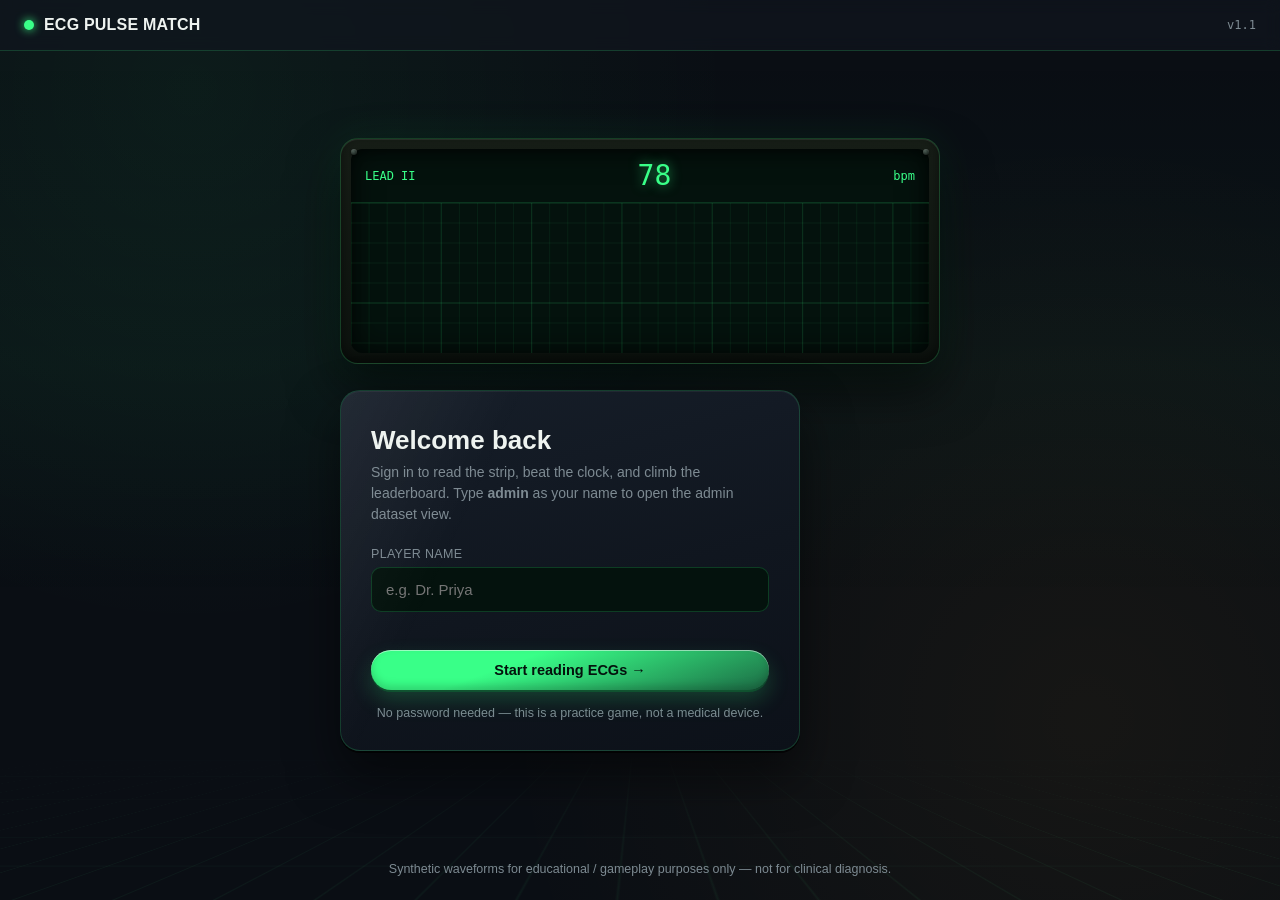
==== admin.html @ 72e290ad "ecg test" ====
<!DOCTYPE html>
<html lang="en">
<head>
<meta charset="UTF-8" />
<meta name="viewport" content="width=device-width, initial-scale=1.0" />
<title>ECG Pulse Match — Admin</title>
<link rel="stylesheet" href="style.css" />
</head>
<body>
<div class="screen">
  <div class="topbar">
    <div class="brand"><span class="dot"></span> ECG PULSE MATCH · ADMIN</div>
    <div class="hstack">
      <span class="stat-pill" id="userPill">👤 —</span>
      <a class="btn btn-ghost" href="levels.html" id="playAsUserBtn">Play as user</a>
      <button class="btn btn-ghost" id="logoutBtn">Sign out</button>
    </div>
  </div>

  <div class="container" style="flex:1; padding-top:26px; padding-bottom:50px;">
    <h1 style="font-size:26px;" class="gradient-text">Admin dashboard</h1>
    <p style="color:var(--ui-dim); margin-top:8px; margin-bottom:22px;">Full read-only view of the rhythm dataset, every level, and every score submitted — merged from this device and the shared cloud store.</p>

    <div class="stat-card-grid" style="margin-bottom:22px;">
      <div class="stat-card"><div class="stat-label">Players</div><div class="stat-value" id="statPlayers">0</div></div>
      <div class="stat-card"><div class="stat-label">Submissions</div><div class="stat-value" id="statSubs">0</div></div>
      <div class="stat-card"><div class="stat-label">Avg score</div><div class="stat-value" id="statAvg">0</div></div>
      <div class="stat-card"><div class="stat-label">Rhythm types</div><div class="stat-value" id="statTypes">0</div></div>
    </div>

    <div class="admin-tabs" id="adminTabs">
      <button class="admin-tab active" data-tab="overview">📊 Overview</button>
      <button class="admin-tab" data-tab="dataset">🫀 Dataset</button>
      <button class="admin-tab" data-tab="levels">🧩 Levels</button>
      <button class="admin-tab" data-tab="submissions">🏆 Submissions</button>
    </div>

    <!-- OVERVIEW -->
    <div class="admin-panel active" id="panel-overview">
      <div class="panel">
        <h2>🥇 Top players</h2>
        <div class="sub">Total points per player — best score on each level they've cleared, added up.</div>
        <div class="podium-row" id="podiumRow"></div>
      </div>
      <div class="panel">
        <h2>📈 Average score by level</h2>
        <div class="sub">Each bar is colored to match that level's theme.</div>
        <div class="bars-chart" id="barsChart"></div>
      </div>
    </div>

    <!-- DATASET -->
    <div class="admin-panel" id="panel-dataset">
      <div class="panel">
        <h2>🫀 Rhythm dataset</h2>
        <div class="sub">Edit <span class="mono">ecg-data.js</span> to add, remove, or reword any rhythm/hint/level. One unique rhythm per level — nothing repeats.</div>
        <div class="table-scroll">
          <table>
            <thead><tr><th>ID</th><th>Name</th><th>Difficulty</th><th>Typical rate</th><th>Hint text</th></tr></thead>
            <tbody id="typesBody"></tbody>
          </table>
        </div>
      </div>
    </div>

    <!-- LEVELS -->
    <div class="admin-panel" id="panel-levels">
      <div class="panel">
        <h2>🧩 Levels</h2>
        <div class="sub" id="levelsSub"></div>
        <div class="table-scroll">
          <table>
            <thead><tr><th>Level</th><th>Color</th><th>Title</th><th>Waveforms</th><th>Distractors</th><th>Time bonus window</th></tr></thead>
            <tbody id="levelsBody"></tbody>
          </table>
        </div>
      </div>
    </div>

    <!-- SUBMISSIONS -->
    <div class="admin-panel" id="panel-submissions">
      <div class="panel">
        <div class="hstack" style="justify-content:space-between; flex-wrap:wrap; gap:10px;">
          <div>
            <h2>🏆 All submissions</h2>
            <div class="sub" id="submissionsSub">One row per player — total points across every level they've played, not a row per attempt.</div>
          </div>
          <div class="hstack">
            <button class="btn btn-ghost" id="exportCsv">⬇ Export CSV</button>
            <button class="btn btn-danger" id="clearData">Clear all data</button>
          </div>
        </div>
        <div class="table-scroll">
          <table>
            <thead><tr><th>#</th><th>Player</th><th>Total points</th><th>Levels played</th><th>Best single score</th><th>Last played</th></tr></thead>
            <tbody id="lbBody"></tbody>
          </table>
        </div>
        <div class="empty-state" id="emptyState" style="display:none;">No submissions recorded yet.</div>
      </div>
    </div>
  </div>
  <footer class="foot" id="adminFoot">Local-only admin view — connect a real database for multi-device data (see README).</footer>
</div>

<script src="ecg-data.js"></script>
<script src="common.js"></script>
<script>
  const user = requireLogin();
  if (user) {
    if (!user.isAdmin) { window.location.href = "levels.html"; }
    exitAdminPreview(); // landing back on the dashboard always ends preview mode
    document.getElementById("userPill").textContent = "👤 " + user.name;
    document.getElementById("logoutBtn").addEventListener("click", logout);
    document.getElementById("playAsUserBtn").addEventListener("click", (e) => {
      e.preventDefault();
      enterAdminPreview();
      window.location.href = "levels.html";
    });

    document.getElementById("levelsSub").textContent = `${LEVELS.length} levels, ${LEVELS.length} distinct topics, ${LEVELS.length} distinct colors.`;
    if (cloudEnabled()) {
      document.getElementById("adminFoot").textContent = "Merged view: this device's local data + the shared cloud store (" + CLOUD_DB_URL + ").";
      document.getElementById("submissionsSub").textContent = "One row per player, merged from every device that has synced — total points across every level they've played.";
    }

    // ---- tab switching ----
    document.getElementById("adminTabs").addEventListener("click", (e) => {
      const btn = e.target.closest(".admin-tab");
      if (!btn) return;
      document.querySelectorAll(".admin-tab").forEach(b => {
        b.classList.remove("active");
        b.style.background = "";
        b.style.color = "";
      });
      btn.classList.add("active");
      document.querySelectorAll(".admin-panel").forEach(p => p.classList.remove("active"));
      document.getElementById("panel-" + btn.dataset.tab).classList.add("active");
    });
    // color the active tab pill with a rotating palette so the nav itself feels colorful
    const tabPalette = ["#39ff88", "#22d3ee", "#f472b6", "#fbbf24"];
    document.querySelectorAll(".admin-tab").forEach((btn, i) => {
      btn.addEventListener("click", () => {
        document.querySelectorAll(".admin-tab").forEach(b => { b.style.background = ""; b.style.color = ""; });
        btn.style.background = tabPalette[i];
        btn.style.color = "#04120d";
      });
    });
    document.querySelector('.admin-tab[data-tab="overview"]').style.background = tabPalette[0];
    document.querySelector('.admin-tab[data-tab="overview"]').style.color = "#04120d";

    // ---- dataset table ----
    const typesBody = document.getElementById("typesBody");
    Object.values(ECG_TYPES).forEach((t) => {
      const tr = document.createElement("tr");
      tr.innerHTML = `<td class="mono">${t.id}</td><td>${t.name}</td><td><span class="pill-diff ${t.difficulty}">${t.difficulty}</span></td><td class="mono">${t.rate}</td><td>${t.hint}</td>`;
      typesBody.appendChild(tr);
    });
    document.getElementById("statTypes").textContent = Object.keys(ECG_TYPES).length;

    // ---- levels table (with color swatch) ----
    const levelsBody = document.getElementById("levelsBody");
    LEVELS.forEach((l) => {
      const theme = themeForLevel(l.level);
      const tr = document.createElement("tr");
      tr.innerHTML = `<td>${l.level}</td>
        <td><span class="level-swatch"><span class="dot-sw" style="background:${theme.accent}; color:${theme.accent};"></span>${theme.icon} ${l.title}</span></td>
        <td>${l.title}</td>
        <td>${l.waveforms.map(id => ECG_TYPES[id].name).join(", ")}</td>
        <td>${(l.extraDistractors||[]).map(id => ECG_TYPES[id].name).join(", ")}</td>
        <td class="mono">${l.timeBonusSeconds}s</td>`;
      levelsBody.appendChild(tr);
    });

    // ---- leaderboard / stats / chart / podium ----
    function renderBoard() {
      const rows = getLeaderboard();
      const body = document.getElementById("lbBody");
      body.innerHTML = "";
      document.getElementById("statSubs").textContent = rows.length;
      document.getElementById("statPlayers").textContent = new Set(rows.map(r => r.name)).size;
      document.getElementById("statAvg").textContent = rows.length ? Math.round(rows.reduce((s,r)=>s+r.score,0)/rows.length) : 0;

      // one row per player (total points across every level), not per attempt
      const players = getPlayerLeaderboard();
      document.getElementById("emptyState").style.display = players.length ? "none" : "block";
      players.forEach((p, i) => {
        const tr = document.createElement("tr");
        tr.innerHTML = `<td>${i + 1}</td><td>${p.name}</td>
          <td class="mono">${p.totalPoints}</td>
          <td>${p.levelsPlayed}/${LEVELS.length}</td>
          <td class="mono">${p.bestSingle}</td>
          <td>${new Date(p.lastPlayed).toLocaleString()}</td>`;
        body.appendChild(tr);
      });

      // bar chart: average score per level
      const chart = document.getElementById("barsChart");
      chart.innerHTML = "";
      LEVELS.forEach((l) => {
        const theme = themeForLevel(l.level);
        const scores = rows.filter(r => r.level === l.level).map(r => r.score);
        const avg = scores.length ? Math.round(scores.reduce((a,b)=>a+b,0)/scores.length) : 0;
        const maxPossible = 250; // rough ceiling for bar scaling
        const pct = Math.max(4, Math.min(100, (avg / maxPossible) * 100));
        const col = document.createElement("div");
        col.className = "bar-col";
        col.innerHTML = `
          <span class="bar-val">${avg || "—"}</span>
          <div class="bar" style="height:${pct}%; --bar-color:${theme.accent}; --bar-glow:${theme.accent}55; animation-delay:${l.level * 0.05}s;"></div>
          <span class="bar-lbl">${theme.icon}<br>L${l.level}</span>
        `;
        chart.appendChild(col);
      });

      // podium: top total points per player (same aggregate as the Submissions table)
      const top3 = players.slice(0, 3);
      const podium = document.getElementById("podiumRow");
      const slots = [
        { cls: "silver", medal: "🥈" }, { cls: "gold", medal: "🥇" }, { cls: "bronze", medal: "🥉" }
      ];
      const order = [top3[1], top3[0], top3[2]];
      podium.innerHTML = order.map((r, i) => r ? `
        <div class="podium-slot ${slots[i].cls}">
          <div class="medal">${slots[i].medal}</div>
          <div class="p-name">${r.name}</div>
          <div class="p-score">${r.totalPoints} pts</div>
        </div>` : "").join("") || `<p style="color:var(--ui-dim);">No submissions yet — the podium is waiting for its first player.</p>`;
    }
    renderBoard();
    // best-effort pull from the shared cloud store (no-op if not configured),
    // then re-render once merged local + cloud data is ready.
    refreshFromCloud().then(renderBoard);

    document.getElementById("exportCsv").addEventListener("click", () => {
      downloadFile("ecg_leaderboard.csv", exportLeaderboardCSV(), "text/csv");
    });
    document.getElementById("clearData").addEventListener("click", () => {
      if (confirm("This will permanently clear all leaderboard and progress data on this device. Continue?")) {
        localStorage.removeItem("ecg_leaderboard");
        localStorage.removeItem("ecg_progress");
        renderBoard();
      }
    });
  }
</script>
</body>
</html>
---- style.css ----
/* =========================================================================
   ECG PULSE MATCH — design tokens
   Theme: a real bedside cardiac monitor. Near-black housing, phosphor-green
   trace, amber for caution, red for critical/error — colors borrowed
   directly from the hardware this game imitates, not a generic dark theme.
   ========================================================================= */
:root {
  --bg-deep: #0a0e14;
  --bg-panel: #10161f;
  --screen-black: #04120d;
  --trace-green: #39ff88;
  --trace-dim: #1c6b45;
  --amber: #ffb020;
  --error-red: #ff4d5e;
  --paper: #f4efe4;
  --ui-white: #eef3f0;
  --ui-dim: #7d8a92;
  --border-soft: rgba(57, 255, 136, 0.18);

  /* per-level accent — overridden at runtime via applyAccent() so each
     level/page can carry its own color while everything else (panels,
     typography, the monitor housing) stays consistent */
  --accent: var(--trace-green);
  --accent-dim: var(--trace-dim);
  --accent-glow: rgba(57, 255, 136, 0.2);

  --font-display: "Space Grotesk", "Segoe UI", sans-serif;
  --font-body: "Inter", "Segoe UI", sans-serif;
  --font-mono: "IBM Plex Mono", "Consolas", monospace;

  --radius: 14px;
  --shadow-deep: 0 20px 60px rgba(0, 0, 0, 0.55);

  /* ---- 3D depth tokens ---- */
  --bevel-light: rgba(255, 255, 255, 0.09);
  --bevel-dark: rgba(0, 0, 0, 0.55);
  --shadow-raised:
    0 1px 0 rgba(255,255,255,0.06) inset,
    0 -3px 8px rgba(0,0,0,0.35) inset,
    0 14px 26px rgba(0,0,0,0.45),
    0 2px 0 rgba(0,0,0,0.6);
  --shadow-raised-hover:
    0 1px 0 rgba(255,255,255,0.08) inset,
    0 -3px 8px rgba(0,0,0,0.35) inset,
    0 22px 40px rgba(0,0,0,0.5),
    0 3px 0 rgba(0,0,0,0.65);
  --shadow-pressed:
    0 2px 6px rgba(0,0,0,0.4) inset,
    0 4px 10px rgba(0,0,0,0.3);
  --shadow-panel-3d:
    0 1px 0 rgba(255,255,255,0.05) inset,
    0 24px 50px rgba(0,0,0,0.5),
    0 2px 0 rgba(0,0,0,0.7);
}

@import url("https://fonts.googleapis.com/css2?family=Space+Grotesk:wght@500;600;700&family=Inter:wght@400;500;600&family=IBM+Plex+Mono:wght@400;500;600&display=swap");

* { box-sizing: border-box; }
html, body {
  margin: 0; padding: 0; height: 100%;
  background: var(--bg-deep);
  color: var(--ui-white);
  font-family: var(--font-body);
  -webkit-tap-highlight-color: transparent;
}
body {
  min-height: 100vh;
  position: relative;
  background-image:
    radial-gradient(circle at 15% 10%, rgba(57,255,136,0.06), transparent 40%),
    radial-gradient(circle at 85% 80%, rgba(255,176,32,0.05), transparent 45%);
  overflow-x: hidden;
}
/* subtle receding 3D floor grid, anchored to the bottom of the viewport */
body::after {
  content: "";
  position: fixed; left: 0; right: 0; bottom: 0; height: 46vh; z-index: 0; pointer-events: none;
  background-image:
    linear-gradient(rgba(57,255,136,0.09) 1px, transparent 1px),
    linear-gradient(90deg, rgba(57,255,136,0.09) 1px, transparent 1px);
  background-size: 42px 42px;
  transform: perspective(420px) rotateX(62deg) scale(2.4);
  transform-origin: bottom;
  mask-image: linear-gradient(to top, black, transparent 85%);
  -webkit-mask-image: linear-gradient(to top, black, transparent 85%);
  opacity: 0.5;
}
.screen { position: relative; z-index: 1; }
h1, h2, h3 { font-family: var(--font-display); margin: 0; }
.mono { font-family: var(--font-mono); }
a { color: var(--trace-green); }
button { font-family: var(--font-body); cursor: pointer; }
::selection { background: var(--trace-dim); }

@media (prefers-reduced-motion: reduce) {
  *, *::before, *::after { animation-duration: 0.001ms !important; animation-iteration-count: 1 !important; transition-duration: 0.001ms !important; }
}

/* ---------- layout shells ---------- */
.screen { min-height: 100vh; display: flex; flex-direction: column; }
.container { width: 100%; max-width: 1180px; margin: 0 auto; padding: 0 20px; }
.topbar {
  display: flex; align-items: center; justify-content: space-between;
  padding: 16px 24px; border-bottom: 1px solid var(--border-soft);
  background: rgba(16, 22, 31, 0.7); backdrop-filter: blur(8px);
  position: sticky; top: 0; z-index: 20;
}
.brand { display: flex; align-items: center; gap: 10px; font-family: var(--font-display); font-weight: 700; letter-spacing: 0.2px; }
.brand .dot { width: 10px; height: 10px; border-radius: 50%; background: var(--accent, var(--trace-green)); box-shadow: 0 0 10px var(--accent, var(--trace-green)); animation: blip 1.1s infinite; }
@keyframes blip { 0%,100% { opacity: 1; } 50% { opacity: 0.25; } }

.hstack { display: flex; align-items: center; gap: 10px; }
.spacer { flex: 1; }

/* ---------- buttons ---------- */
.btn {
  display: inline-flex; align-items: center; justify-content: center; gap: 8px;
  padding: 12px 22px; border-radius: 999px; border: 1px solid var(--border-soft);
  background: linear-gradient(180deg, rgba(255,255,255,0.05), rgba(0,0,0,0.1)), var(--bg-panel);
  color: var(--ui-white); font-weight: 600; font-size: 14.5px;
  box-shadow: 0 1px 0 rgba(255,255,255,0.06) inset, 0 -2px 4px rgba(0,0,0,0.3) inset, 0 6px 14px rgba(0,0,0,0.35), 0 1.5px 0 rgba(0,0,0,0.5);
  transform: translateY(0) translateZ(0);
  transition: transform .15s cubic-bezier(.2,.8,.2,1), box-shadow .15s ease, background .2s ease, border-color .2s ease;
}
.btn:hover { transform: translateY(-3px); border-color: var(--accent, var(--trace-green)); box-shadow: 0 1px 0 rgba(255,255,255,0.08) inset, 0 -2px 4px rgba(0,0,0,0.3) inset, 0 14px 26px var(--accent-glow, rgba(57,255,136,0.18)), 0 2px 0 rgba(0,0,0,0.55); }
.btn:active { transform: translateY(1px) scale(0.98); box-shadow: 0 2px 6px rgba(0,0,0,0.4) inset, 0 3px 8px rgba(0,0,0,0.25); }
.btn-primary {
  background: linear-gradient(160deg, var(--accent, #6dffb0) 0%, var(--accent, var(--trace-green)) 35%, var(--accent-dim, #1fce6b) 100%);
  color: #04120d; border: none; font-weight: 700;
  box-shadow: 0 1px 0 rgba(255,255,255,0.5) inset, 0 -4px 8px rgba(0,0,0,0.18) inset, 0 10px 22px var(--accent-glow, rgba(57,255,136,0.28)), 0 2px 0 rgba(10,60,35,0.8);
}
.btn-primary:hover { box-shadow: 0 1px 0 rgba(255,255,255,0.55) inset, 0 -4px 8px rgba(0,0,0,0.18) inset, 0 18px 36px var(--accent-glow, rgba(57,255,136,0.4)), 0 3px 0 rgba(10,60,35,0.8); }
.btn-primary:active { box-shadow: 0 3px 10px rgba(0,0,0,0.3) inset; }
.btn-ghost { background: rgba(255,255,255,0.02); box-shadow: 0 1px 0 rgba(255,255,255,0.04) inset, 0 4px 10px rgba(0,0,0,0.25); }
.btn-danger { border-color: rgba(255,77,94,0.4); color: var(--error-red); }
.btn:disabled { opacity: 0.4; cursor: not-allowed; transform: none; box-shadow: none; }

/* ============================= LOGIN PAGE ============================= */
.login-hero {
  flex: 1; display: flex; align-items: center; justify-content: center; padding: 32px 16px;
  position: relative; overflow: hidden;
}
.login-hero::before {
  content: ""; position: absolute; inset: 0;
  background: linear-gradient(180deg, transparent, rgba(57,255,136,0.03) 40%, transparent 70%);
  pointer-events: none;
}
.login-card {
  width: 100%; max-width: 460px;
  background: linear-gradient(165deg, #161e29 0%, var(--bg-panel) 55%, #0c1119 100%);
  border: 1px solid var(--border-soft);
  border-radius: 20px; padding: 34px 30px 30px; box-shadow: var(--shadow-panel-3d);
  animation: rise .6s cubic-bezier(.2,.8,.2,1) both;
  position: relative; z-index: 2; transform-style: preserve-3d;
  transition: transform .12s ease-out;
}
.login-card::before {
  content: ""; position: absolute; inset: 0; border-radius: inherit; pointer-events: none;
  background: linear-gradient(115deg, rgba(255,255,255,0.06) 0%, transparent 30%);
}
@keyframes rise { from { opacity: 0; transform: translateY(24px) scale(.98); } to { opacity: 1; transform: translateY(0) scale(1); } }

.monitor-strip {
  width: 100%; max-width: 640px; margin: 0 auto 26px;
  background: linear-gradient(180deg, #171e17 0%, #0d130f 100%);
  border: 1px solid var(--border-soft); border-radius: 18px; overflow: hidden;
  padding: 10px; position: relative; z-index: 2;
  box-shadow:
    0 1px 0 rgba(255,255,255,0.08) inset,
    0 -6px 14px rgba(0,0,0,0.5) inset,
    0 26px 50px rgba(0,0,0,0.55),
    0 0 46px rgba(57,255,136,0.08);
  transform-style: preserve-3d; transition: transform .12s ease-out;
}
.monitor-strip::before,
.monitor-strip::after {
  content: ""; position: absolute; top: 10px; width: 6px; height: 6px; border-radius: 50%;
  background: radial-gradient(circle at 35% 35%, #4a5a52, #0a0f0c);
  box-shadow: 0 1px 1px rgba(255,255,255,0.15) inset, 0 1px 2px rgba(0,0,0,0.6);
  z-index: 3;
}
.monitor-strip::before { left: 10px; }
.monitor-strip::after { right: 10px; }
.monitor-strip .hdr {
  display: flex; justify-content: space-between; align-items: center;
  padding: 10px 14px; font-family: var(--font-mono); font-size: 12px; color: var(--trace-green);
  border-bottom: 1px solid rgba(57,255,136,0.15);
}
.monitor-strip .screen-inner {
  background: var(--screen-black); border-radius: 12px; overflow: hidden;
  box-shadow: 0 0 30px rgba(0,0,0,0.7) inset, 0 2px 10px rgba(0,0,0,0.4) inset;
}
.monitor-strip svg { display: block; }
.hr-readout { font-family: var(--font-mono); font-size: 28px; color: var(--trace-green); text-shadow: 0 0 12px rgba(57,255,136,0.6); }

.login-title { font-size: 26px; font-weight: 700; margin-bottom: 6px; }
.login-sub { color: var(--ui-dim); font-size: 14px; margin-bottom: 22px; line-height: 1.5; }
.field { margin-bottom: 16px; }
.field label { display: block; font-size: 12.5px; color: var(--ui-dim); margin-bottom: 6px; letter-spacing: .3px; text-transform: uppercase; }
.field input {
  width: 100%; padding: 13px 14px; border-radius: 10px; border: 1px solid var(--border-soft);
  background: var(--screen-black); color: var(--ui-white); font-size: 15px; outline: none;
  transition: border-color .15s ease, box-shadow .15s ease;
}
.field input:focus { border-color: var(--accent, var(--trace-green)); box-shadow: 0 0 0 3px var(--accent-glow, rgba(57,255,136,0.15)); }
.login-error { color: var(--error-red); font-size: 13px; min-height: 18px; margin-top: -6px; margin-bottom: 10px; }
.login-note { text-align: center; font-size: 12.5px; color: var(--ui-dim); margin-top: 16px; }

/* ============================= LEVEL SELECT ============================ */
.level-grid { display: grid; grid-template-columns: repeat(auto-fit, minmax(250px, 1fr)); gap: 22px; margin-top: 22px; perspective: 1200px; }
.level-card {
  background: linear-gradient(165deg, #161e29 0%, var(--bg-panel) 55%, #0c1119 100%);
  border: 1px solid var(--border-soft); border-radius: var(--radius);
  padding: 20px; position: relative; overflow: hidden;
  transition: transform .15s cubic-bezier(.2,.8,.2,1), border-color .2s ease, box-shadow .2s ease;
  animation: rise .5s ease both;
  box-shadow: var(--shadow-raised);
  transform-style: preserve-3d; cursor: pointer;
}
.level-card::before {
  content: ""; position: absolute; inset: 0; border-radius: inherit; pointer-events: none; z-index: 1;
  background: linear-gradient(120deg, rgba(255,255,255,0.07) 0%, transparent 35%);
}
/* colorful signature glow, unique per level via --accent set inline by JS */
.level-card::after {
  content: ""; position: absolute; top: -40%; right: -30%; width: 70%; height: 70%; z-index: 0;
  background: radial-gradient(circle, var(--accent, var(--trace-green)) 0%, transparent 70%);
  opacity: 0.16; filter: blur(6px); pointer-events: none;
  animation: auraPulse 3.6s ease-in-out infinite;
}
@keyframes auraPulse { 0%,100% { opacity: 0.12; transform: scale(1); } 50% { opacity: 0.26; transform: scale(1.12); } }
.level-card { border-top: 3px solid var(--accent, var(--trace-green)); }
.level-card:hover { border-color: var(--accent, var(--trace-green)); box-shadow: var(--shadow-raised-hover), 0 0 30px var(--accent-glow, rgba(57,255,136,0.2)); }
.level-card-inner { position: relative; z-index: 2; transform: translateZ(20px); }
.level-card .badge {
  display: inline-flex; align-items: center; justify-content: center; width: 40px; height: 40px;
  border-radius: 50%; background: radial-gradient(circle at 35% 30%, color-mix(in srgb, var(--accent, #39ff88) 25%, #0e2418), var(--screen-black));
  color: var(--accent, var(--trace-green)); font-family: var(--font-mono); font-size: 18px;
  font-weight: 700; border: 1px solid var(--accent, var(--border-soft)); margin-bottom: 10px;
  box-shadow: 0 -2px 4px rgba(0,0,0,0.5) inset, 0 1px 0 rgba(255,255,255,0.1) inset, 0 3px 10px var(--accent-glow, rgba(57,255,136,0.3));
}
.level-card .done-tag {
  position: absolute; top: 0; right: 0; font-size: 10.5px; font-family: var(--font-mono);
  color: var(--accent, var(--trace-green)); background: var(--accent-glow, rgba(57,255,136,0.12)); border: 1px solid var(--accent, var(--border-soft));
  padding: 3px 9px; border-radius: 999px; letter-spacing: .3px;
}
.level-preview {
  height: 78px; border-radius: 10px; background: #030b08; margin-bottom: 12px; overflow: hidden;
  box-shadow: 0 0 16px rgba(0,0,0,0.6) inset, 0 1px 0 rgba(255,255,255,0.08) inset, 0 0 24px var(--accent-glow, transparent);
}
.level-preview svg { display: block; }
.level-card h3 { font-size: 17.5px; margin-bottom: 6px; letter-spacing: -.1px; display: flex; align-items: center; gap: 8px; }
.level-card p { color: var(--ui-dim); font-size: 13px; margin: 0 0 14px; line-height: 1.5; min-height: 38px; }
.level-card .stars { color: var(--amber); font-size: 14px; letter-spacing: 2px; text-shadow: 0 0 8px rgba(255,176,32,0.4); }
.level-card .btn-primary { background: linear-gradient(160deg, var(--accent, var(--trace-green)) 0%, var(--accent-dim, var(--trace-dim)) 100%); box-shadow: 0 1px 0 rgba(255,255,255,0.5) inset, 0 10px 22px var(--accent-glow, rgba(57,255,136,0.28)); }
.level-locked { opacity: 0.45; filter: grayscale(0.7); pointer-events: none; box-shadow: var(--shadow-pressed); }
.level-locked .level-preview { display: flex; align-items: center; justify-content: center; }
.level-locked::after { display: none; }

/* ============================= GAME BOARD =============================== */
.game-header { display: flex; flex-wrap: wrap; gap: 14px; align-items: center; justify-content: space-between; margin: 20px 0; }
.stat-pill {
  background: linear-gradient(180deg, #141b26, var(--bg-panel)); border: 1px solid var(--border-soft); border-radius: 999px;
  padding: 8px 16px; font-family: var(--font-mono); font-size: 13px; color: var(--accent, var(--trace-green)); display: flex; gap: 8px; align-items: center;
  box-shadow: 0 1px 0 rgba(255,255,255,0.05) inset, 0 4px 10px rgba(0,0,0,0.35);
}
.stat-pill .label { color: var(--ui-dim); text-transform: uppercase; font-size: 10.5px; letter-spacing: .5px; }

.board {
  display: grid; grid-template-columns: 1fr; gap: 18px; margin-bottom: 30px;
}
.wave-card {
  background: linear-gradient(165deg, #131a13 0%, var(--screen-black) 60%, #060c08 100%);
  border: 2px solid var(--border-soft); border-radius: var(--radius);
  padding: 14px 16px 16px; position: relative;
  transition: border-color .2s ease, box-shadow .2s ease, transform .12s ease;
  animation: rise .45s ease both;
  box-shadow: var(--shadow-raised);
}
.wave-card::before {
  content: ""; position: absolute; inset: 0; border-radius: inherit; pointer-events: none;
  background: linear-gradient(120deg, rgba(255,255,255,0.05) 0%, transparent 30%);
}
.wave-card .wave-display { width: 100%; height: 150px; border-radius: 10px; overflow: hidden; background: #030b08; }
@media (min-width: 640px) { .wave-card .wave-display { height: 190px; } }
.wave-card.dragover { border-color: var(--amber); box-shadow: 0 0 0 4px rgba(255,176,32,0.15); transform: scale(1.01); }
.wave-card.correct { border-color: var(--accent, var(--trace-green)); box-shadow: 0 0 0 4px var(--accent-glow, rgba(57,255,136,0.18)); animation: goodPulse .5s ease; }
.wave-card.wrong { border-color: var(--error-red); box-shadow: 0 0 0 4px rgba(255,77,94,0.18); animation: shake .45s ease; }
.wave-card.reorderable { border-color: var(--amber); box-shadow: 0 0 0 4px rgba(255,176,32,0.18); animation: shake .45s ease; }
@keyframes goodPulse { 0% { transform: scale(1); } 40% { transform: scale(1.03); } 100% { transform: scale(1); } }
@keyframes shake { 0%,100% { transform: translateX(0); } 20% { transform: translateX(-6px); } 40% { transform: translateX(6px); } 60% { transform: translateX(-4px); } 80% { transform: translateX(4px); } }

.drop-zone {
  margin-top: 12px; min-height: 52px; border: 2px dashed var(--border-soft); border-radius: 10px;
  display: flex; align-items: center; justify-content: center; padding: 6px 10px; gap: 8px;
  color: var(--ui-dim); font-size: 13.5px; transition: background .15s ease, border-color .15s ease;
}
.drop-zone.filled { border-style: solid; }
.drop-zone .placeholder { opacity: .6; }
.wave-card .hint-row { margin-top: 10px; font-size: 12.5px; color: var(--ui-dim); line-height: 1.5; display: none; }
.wave-card.show-hint .hint-row { display: block; animation: fadeIn .3s ease; }
.wave-card .result-tag { position: absolute; top: 12px; right: 14px; font-size: 12px; font-family: var(--font-mono); padding: 3px 10px; border-radius: 999px; display: none; }
.wave-card.correct .result-tag { display: inline-block; background: var(--accent-glow, rgba(57,255,136,0.15)); color: var(--accent, var(--trace-green)); }
.wave-card.wrong .result-tag { display: inline-block; background: rgba(255,77,94,0.15); color: var(--error-red); }
.wave-card.reorderable .result-tag { display: inline-block; background: rgba(255,176,32,0.16); color: var(--amber); }
@keyframes fadeIn { from { opacity: 0; transform: translateY(-4px); } to { opacity: 1; transform: translateY(0); } }

/* ---- order hint toggle (one hint per level, shown on demand) ---- */
.card-hint-btn {
  font-family: var(--font-mono); font-size: 11px; color: var(--ui-dim); background: rgba(255,255,255,0.03);
  border: 1px solid var(--border-soft); border-radius: 999px; padding: 4px 11px; margin-top: 10px;
  cursor: pointer; display: inline-flex; align-items: center; gap: 6px; transition: border-color .15s ease, color .15s ease;
}
.card-hint-btn:hover { border-color: var(--amber); color: var(--amber); }
.order-hint-row {
  margin-top: 8px; font-size: 12.5px; color: var(--amber); line-height: 1.5; display: none;
  background: rgba(255,176,32,0.08); border: 1px solid rgba(255,176,32,0.25); border-radius: 8px; padding: 8px 10px;
}
.order-hint-row.shown { display: block; animation: fadeIn .3s ease; }

/* ---- inline feedback note shown after a "check" pass ---- */
.card-note { margin-top: 10px; font-size: 12.5px; line-height: 1.5; border-radius: 8px; padding: 8px 10px; display: none; }
.wave-card.wrong .card-note.for-wrong { display: block; color: var(--error-red); background: rgba(255,77,94,0.08); border: 1px solid rgba(255,77,94,0.25); }
.wave-card.reorderable .card-note.for-reorder { display: block; color: var(--amber); background: rgba(255,176,32,0.08); border: 1px solid rgba(255,176,32,0.25); }

.card-actions-row { display: flex; gap: 8px; margin-top: 10px; flex-wrap: wrap; }
.btn-reorder {
  font-family: var(--font-mono); font-size: 12px; color: var(--amber); background: rgba(255,176,32,0.1);
  border: 1px solid rgba(255,176,32,0.4); border-radius: 999px; padding: 6px 14px; cursor: pointer;
  display: none; align-items: center; gap: 6px; transition: transform .12s ease, box-shadow .12s ease;
}
.wave-card.reorderable .btn-reorder { display: inline-flex; }
.btn-reorder:hover { transform: translateY(-2px); box-shadow: 0 6px 14px rgba(255,176,32,0.25); }

/* ---- piece that is correct type but sitting in the wrong slot ---- */
.slot.right-type-wrong-pos { border-color: var(--amber); box-shadow: 0 0 0 3px rgba(255,176,32,0.18); }

/* ---- attempt summary banner shown between check passes ---- */
.attempt-banner {
  margin: -6px 0 16px; padding: 10px 14px; border-radius: 10px; font-size: 13px; line-height: 1.5;
  background: linear-gradient(180deg, #141b26, var(--bg-panel)); border: 1px solid var(--border-soft); color: var(--ui-dim);
  display: none; align-items: center; gap: 8px;
}
.attempt-banner.shown { display: flex; animation: fadeIn .3s ease; }

/* ---- jigsaw pieces: ECG track split into slots, pieces dragged in ---- */
.track { display: flex; gap: 8px; margin-top: 10px; }
.slot {
  flex: 1; min-width: 0; height: 78px; border: 2px dashed var(--border-soft); border-radius: 8px;
  background: #030b08; position: relative; overflow: hidden;
  box-shadow: 0 3px 8px rgba(0,0,0,0.55) inset, 0 1px 0 rgba(0,0,0,0.4);
  transition: border-color .15s ease, box-shadow .15s ease, background .15s ease, transform .18s cubic-bezier(.2,.8,.2,1);
}
@media (min-width: 640px) { .slot { height: 100px; } }
.slot.dragover { border-color: var(--amber); background: rgba(255,176,32,0.08); transform: scale(1.04); }
.slot.filled { border-style: solid; border-color: rgba(255,255,255,0.4); box-shadow: 0 0 0 2px rgba(255,255,255,0.10), 0 3px 8px rgba(0,0,0,0.55) inset; }
.slot.correct { border-color: var(--accent, var(--trace-green)); box-shadow: 0 0 0 3px var(--accent-glow, rgba(57,255,136,0.18)); }
.slot.wrong { border-color: var(--error-red); box-shadow: 0 0 0 3px rgba(255,77,94,0.18); }
.slot.just-snapped { animation: slotSnap .26s ease; }
@keyframes slotSnap {
  0% { transform: scale(0.92); }
  55% { transform: scale(1.045); }
  100% { transform: scale(1); }
}
.slot svg { width: 100%; height: 100%; display: block; }
.slot .slot-idx { position: absolute; bottom: 2px; left: 4px; font-family: var(--font-mono); font-size: 9.5px; color: var(--ui-dim); pointer-events: none; }
.slot .remove-piece {
  position: absolute; top: 2px; right: 2px; width: 18px; height: 18px; border-radius: 50%;
  background: rgba(4,18,13,0.85); border: 1px solid var(--border-soft); color: var(--ui-white);
  font-size: 10px; line-height: 1; display: flex; align-items: center; justify-content: center; z-index: 3;
}

.piece-pool {
  display: flex; flex-wrap: wrap; gap: 12px; padding: 16px; background: linear-gradient(180deg, #141b26, var(--bg-panel));
  border: 1px solid var(--border-soft); border-radius: var(--radius); position: sticky; bottom: 12px; z-index: 15;
  box-shadow: var(--shadow-panel-3d); max-height: 40vh; overflow-y: auto;
}
.piece-pool .pool-label { width: 100%; font-size: 11.5px; color: var(--ui-dim); text-transform: uppercase; letter-spacing: .4px; margin-bottom: 2px; }
.piece {
  width: 92px; height: 74px; border-radius: 8px;
  background: linear-gradient(165deg, #0a1710, #030b08 60%);
  border: 1.5px solid var(--border-soft);
  overflow: hidden; touch-action: none; user-select: none; cursor: grab; position: relative;
  box-shadow: 0 1px 0 rgba(255,255,255,0.06) inset, 0 -2px 4px rgba(0,0,0,0.4) inset, 0 6px 12px rgba(0,0,0,0.4);
  transition: transform .14s cubic-bezier(.2,.8,.2,1), box-shadow .14s ease, border-color .14s ease;
}
.piece:hover { border-color: var(--accent, var(--trace-green)); transform: translateY(-4px) scale(1.03); box-shadow: 0 1px 0 rgba(255,255,255,0.08) inset, 0 -2px 4px rgba(0,0,0,0.4) inset, 0 14px 22px var(--accent-glow, rgba(57,255,136,0.2)); }
.piece:active { cursor: grabbing; }
.piece svg { width: 100%; height: 100%; display: block; pointer-events: none; }
.piece.dragging { position: fixed; z-index: 1000; box-shadow: 0 22px 44px rgba(0,0,0,0.6), 0 0 0 2px var(--accent, var(--trace-green)); border-color: var(--accent, var(--trace-green)); pointer-events: none; transform: scale(1.06) rotate(-1.5deg); }
.piece.ghost { visibility: hidden; }
.piece.in-slot { width: 100%; height: 100%; border: none; border-radius: 0; box-shadow: none; }

.chip-pool {
  display: flex; flex-wrap: wrap; gap: 10px; padding: 16px; background: var(--bg-panel);
  border: 1px solid var(--border-soft); border-radius: var(--radius); position: sticky; bottom: 12px; z-index: 15;
  box-shadow: var(--shadow-deep);
}
.chip-pool .pool-label { width: 100%; font-size: 11.5px; color: var(--ui-dim); text-transform: uppercase; letter-spacing: .4px; margin-bottom: 2px; }
.chip {
  padding: 10px 16px; border-radius: 999px; background: var(--screen-black); border: 1.5px solid var(--border-soft);
  font-size: 13.5px; font-weight: 600; color: var(--ui-white); touch-action: none; user-select: none;
  cursor: grab; transition: transform .12s ease, box-shadow .12s ease, opacity .12s ease;
}
.chip:active { cursor: grabbing; }
.chip.dragging { position: fixed; z-index: 1000; box-shadow: 0 14px 30px rgba(0,0,0,0.5); transform: scale(1.06); border-color: var(--trace-green); pointer-events: none; }
.chip.placed { opacity: 0.35; filter: grayscale(0.4); }
.chip.ghost { opacity: 0; }

.submit-row { display: flex; justify-content: center; margin: 26px 0 10px; gap: 12px; }

/* result modal */
.modal-backdrop { position: fixed; inset: 0; background: rgba(4,8,12,0.75); backdrop-filter: blur(4px); display: flex; align-items: center; justify-content: center; z-index: 100; padding: 20px; }
.modal {
  background: linear-gradient(165deg, #161e29 0%, var(--bg-panel) 55%, #0c1119 100%);
  border: 1px solid var(--border-soft); border-radius: 18px; padding: 30px; max-width: 460px; width: 100%;
  text-align: center; animation: rise .35s ease both; box-shadow: var(--shadow-panel-3d);
  position: relative; overflow: hidden;
}
.modal::before { content: ""; position: absolute; inset: 0; pointer-events: none; background: linear-gradient(120deg, rgba(255,255,255,0.06) 0%, transparent 35%); }
.modal .score-num { font-family: var(--font-mono); font-size: 46px; color: var(--trace-green); text-shadow: 0 0 16px rgba(57,255,136,0.5); }
.modal p { color: var(--ui-dim); font-size: 14px; line-height: 1.6; }
.confetti { position: fixed; inset: 0; pointer-events: none; z-index: 99; overflow: hidden; }
.confetti span { position: absolute; top: -10px; border-radius: 2px; animation: fall linear forwards; }
@keyframes fall { to { transform: translateY(110vh) rotate(360deg); opacity: 0.2; } }

/* ============================= LEADERBOARD / ADMIN ============================= */
.panel {
  background: linear-gradient(165deg, #161e29 0%, var(--bg-panel) 55%, #0c1119 100%);
  border: 1px solid var(--border-soft); border-radius: var(--radius); padding: 22px; margin-bottom: 22px;
  box-shadow: var(--shadow-panel-3d);
}
.panel h2 { font-size: 18px; margin-bottom: 4px; }
.panel .sub { color: var(--ui-dim); font-size: 13px; margin-bottom: 16px; }
table { width: 100%; border-collapse: collapse; font-size: 13.5px; }
th, td { text-align: left; padding: 10px 12px; border-bottom: 1px solid var(--border-soft); }
th { color: var(--ui-dim); font-weight: 600; font-size: 11.5px; text-transform: uppercase; letter-spacing: .4px; }
tbody tr { transition: background .15s ease; }
tbody tr:hover { background: rgba(57,255,136,0.05); }
.rank-1 { color: var(--amber); font-weight: 700; }
.table-scroll { overflow-x: auto; }
.pill-diff { font-size: 11px; padding: 2px 9px; border-radius: 999px; font-family: var(--font-mono); }
.pill-diff.easy { background: rgba(57,255,136,0.15); color: var(--trace-green); }
.pill-diff.medium { background: rgba(255,176,32,0.15); color: var(--amber); }
.pill-diff.hard { background: rgba(255,77,94,0.15); color: var(--error-red); }
.pill-diff.critical { background: rgba(232,121,249,0.18); color: #e879f9; }

.empty-state { text-align: center; padding: 40px 20px; color: var(--ui-dim); }

footer.foot { text-align: center; padding: 24px; color: var(--ui-dim); font-size: 12.5px; }

/* ============================= ADMIN DASHBOARD =========================== */
.gradient-text {
  background: linear-gradient(90deg, #22d3ee, #a78bfa, #f472b6, #fbbf24, #22d3ee);
  background-size: 300% auto;
  -webkit-background-clip: text; background-clip: text; color: transparent;
  animation: shimmer 6s linear infinite;
}
@keyframes shimmer { to { background-position: 300% center; } }

.admin-tabs { display: flex; gap: 8px; flex-wrap: wrap; margin-bottom: 22px; }
.admin-tab {
  padding: 10px 18px; border-radius: 999px; border: 1px solid var(--border-soft);
  background: var(--bg-panel); color: var(--ui-dim); font-weight: 600; font-size: 13.5px;
  transition: all .18s ease;
}
.admin-tab.active { color: #04120d; border-color: transparent; }
.admin-tab:hover:not(.active) { border-color: var(--ui-dim); color: var(--ui-white); }
.admin-panel { display: none; animation: rise .35s ease both; }
.admin-panel.active { display: block; }

.stat-card-grid { display: grid; grid-template-columns: repeat(auto-fit, minmax(180px, 1fr)); gap: 14px; }
.stat-card {
  border-radius: 14px; padding: 16px 18px; position: relative; overflow: hidden;
  background: linear-gradient(155deg, #161e29 0%, var(--bg-panel) 70%);
  border: 1px solid var(--border-soft); box-shadow: var(--shadow-raised);
  animation: rise .45s ease both;
}
.stat-card::before {
  content: ""; position: absolute; top: -30%; right: -20%; width: 60%; height: 60%; border-radius: 50%;
  background: radial-gradient(circle, var(--card-color, #39ff88), transparent 70%); opacity: 0.22; filter: blur(4px);
  animation: auraPulse 4s ease-in-out infinite;
}
.stat-card .stat-label { font-size: 11px; text-transform: uppercase; letter-spacing: .5px; color: var(--ui-dim); position: relative; z-index: 1; }
.stat-card .stat-value { font-family: var(--font-mono); font-size: 30px; font-weight: 700; color: var(--card-color, #39ff88); margin-top: 4px; position: relative; z-index: 1; text-shadow: 0 0 18px var(--card-color, transparent); }
.stat-card:nth-of-type(1) { --card-color: #22d3ee; }
.stat-card:nth-of-type(2) { --card-color: #fb923c; }
.stat-card:nth-of-type(3) { --card-color: #a78bfa; }
.stat-card:nth-of-type(4) { --card-color: #f472b6; }

.bars-chart { display: flex; align-items: flex-end; gap: 10px; height: 180px; padding: 10px 4px 14px; overflow-x: auto; }
.bars-chart .bar-col { flex: 0 0 auto; width: 44px; display: flex; flex-direction: column; align-items: center; justify-content: flex-end; height: 100%; gap: 6px; }
.bars-chart .bar {
  width: 100%; max-width: 34px; border-radius: 6px 6px 2px 2px;
  background: linear-gradient(180deg, var(--bar-color, #39ff88), color-mix(in srgb, var(--bar-color, #39ff88) 50%, black));
  box-shadow: 0 0 14px var(--bar-glow, rgba(57,255,136,0.3));
  animation: growBar .7s cubic-bezier(.2,.8,.2,1) both;
  transform-origin: bottom;
}
@keyframes growBar { from { transform: scaleY(0); } to { transform: scaleY(1); } }
.bars-chart .bar-val { font-family: var(--font-mono); font-size: 11px; color: var(--ui-dim); }
.bars-chart .bar-lbl { font-size: 10.5px; color: var(--ui-dim); text-align: center; line-height: 1.2; }

.podium-row { display: flex; align-items: flex-end; justify-content: center; gap: 14px; margin: 10px 0 4px; }
.podium-slot { text-align: center; padding: 14px 16px; border-radius: 12px 12px 0 0; border: 1px solid var(--border-soft); position: relative; }
.podium-slot .medal { font-size: 26px; }
.podium-slot .p-name { font-weight: 700; margin-top: 4px; font-size: 13.5px; }
.podium-slot .p-score { font-family: var(--font-mono); color: var(--card-color); font-size: 15px; margin-top: 2px; }
.podium-slot.gold { height: 118px; background: linear-gradient(180deg, rgba(251,191,36,0.16), var(--bg-panel)); --card-color: #fbbf24; order: 2; }
.podium-slot.silver { height: 94px; background: linear-gradient(180deg, rgba(148,163,184,0.16), var(--bg-panel)); --card-color: #cbd5e1; order: 1; }
.podium-slot.bronze { height: 78px; background: linear-gradient(180deg, rgba(251,146,60,0.16), var(--bg-panel)); --card-color: #fb923c; order: 3; }

.level-swatch { display: inline-flex; align-items: center; gap: 6px; font-size: 12.5px; }
.level-swatch .dot-sw { width: 9px; height: 9px; border-radius: 50%; display: inline-block; box-shadow: 0 0 6px currentColor; }

/* floating heartbeat particles used behind topbar for atmosphere */
.float-particle {
  position: fixed; pointer-events: none; z-index: 0; opacity: 0.5; font-size: 14px;
  animation: floatUp linear infinite;
}
@keyframes floatUp { from { transform: translateY(110vh) rotate(0deg); opacity: 0; } 10% { opacity: 0.5; } to { transform: translateY(-10vh) rotate(360deg); opacity: 0; } }

/* responsive */
@media (min-width: 860px) {
  .board { grid-template-columns: repeat(2, 1fr); }
}
@media (min-width: 1180px) {
  .board.cols-3 { grid-template-columns: repeat(3, 1fr); }
}
@media (max-width: 480px) {
  .login-card { padding: 26px 18px; }
  .modal { padding: 22px; }
}
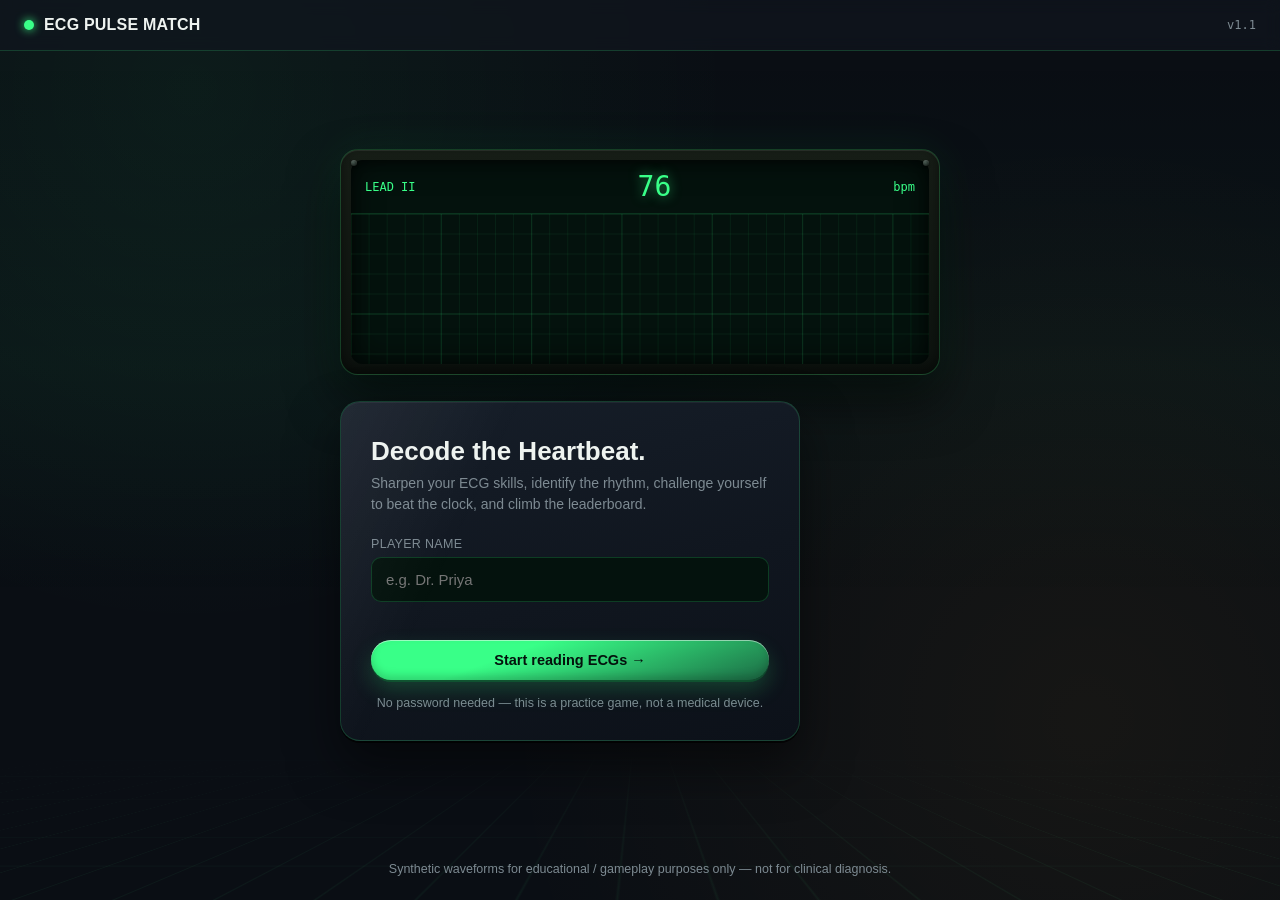
==== commit ce2f3ee2: "Change 'Levels played' to 'Marks' in admin table" ====
--- a/admin.html
+++ b/admin.html
@@ -92,7 +92,7 @@
         </div>
         <div class="table-scroll">
           <table>
-            <thead><tr><th>#</th><th>Player</th><th>Total points</th><th>Levels played</th><th>Best single score</th><th>Last played</th></tr></thead>
+            <thead><tr><th>#</th><th>Player</th><th>Total points</th><th>Marks</th><th>Levels played</th><th>Best single score</th><th>Last played</th></tr></thead>
             <tbody id="lbBody"></tbody>
           </table>
         </div>
@@ -188,6 +188,7 @@
         const tr = document.createElement("tr");
         tr.innerHTML = `<td>${i + 1}</td><td>${p.name}</td>
           <td class="mono">${p.totalPoints}</td>
+          <td class="mono">${p.totalMarks}/${p.maxMarks}</td>
           <td>${p.levelsPlayed}/${LEVELS.length}</td>
           <td class="mono">${p.bestSingle}</td>
           <td>${new Date(p.lastPlayed).toLocaleString()}</td>`;
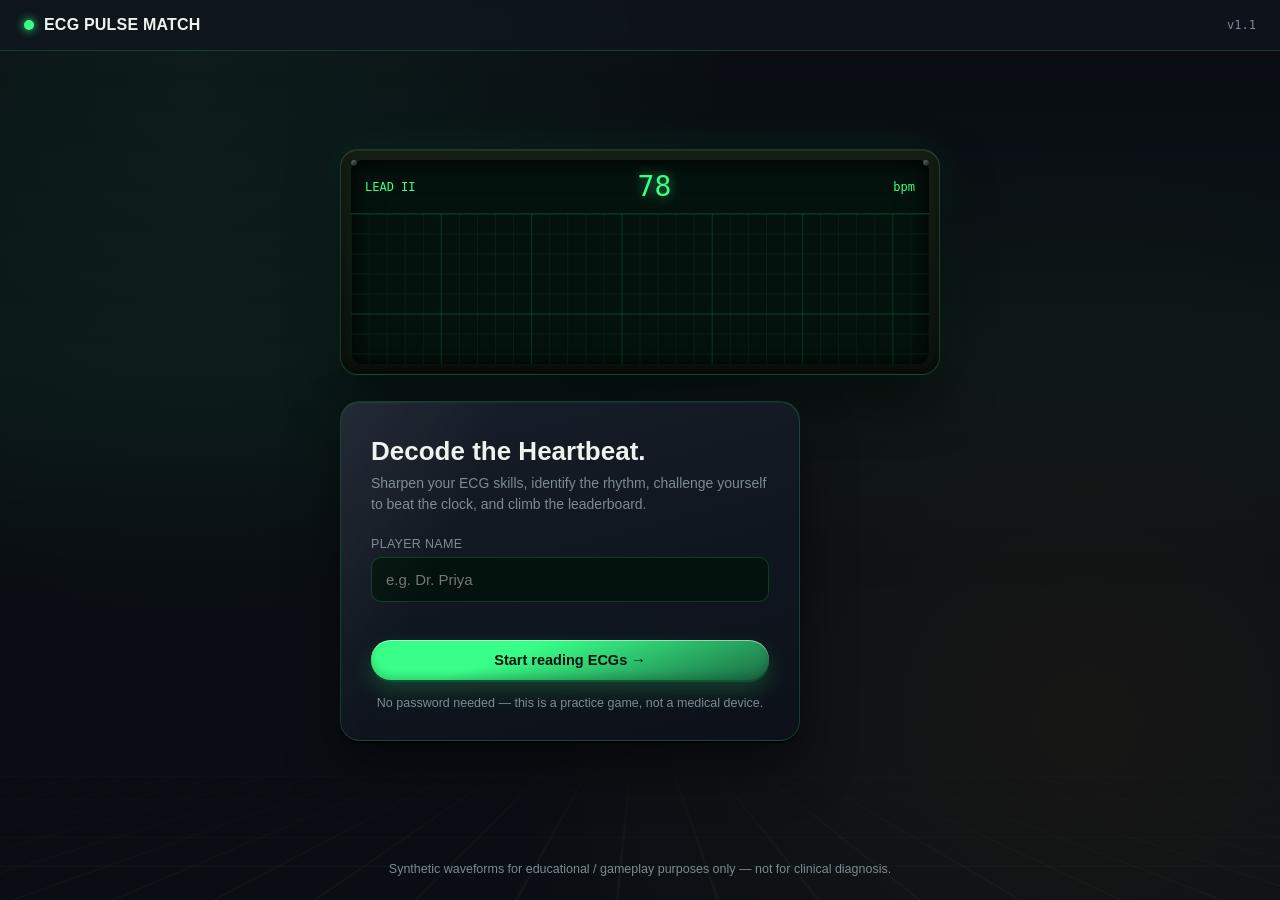
==== commit f6ab2b4e: "Enhance clearData functionality for cloud support Updated clearData event listener to handle cloud d" ====
--- a/admin.html
+++ b/admin.html
@@ -236,12 +236,33 @@
     document.getElementById("exportCsv").addEventListener("click", () => {
       downloadFile("ecg_leaderboard.csv", exportLeaderboardCSV(), "text/csv");
     });
-    document.getElementById("clearData").addEventListener("click", () => {
-      if (confirm("This will permanently clear all leaderboard and progress data on this device. Continue?")) {
-        localStorage.removeItem("ecg_leaderboard");
-        localStorage.removeItem("ecg_progress");
-        renderBoard();
+    document.getElementById("clearData").addEventListener("click", async () => {
+      const msg = cloudEnabled()
+        ? "This will permanently clear all leaderboard, progress, and certificate data for EVERY device (shared cloud store included). Continue?"
+        : "This will permanently clear all leaderboard and progress data on this device. Continue?";
+      if (!confirm(msg)) return;
+
+      const btn = document.getElementById("clearData");
+      btn.disabled = true;
+      btn.textContent = "Clearing…";
+
+      if (cloudEnabled()) {
+        // Wipe the shared cloud store first so other devices stop
+        // re-downloading the old data next time they sync.
+        await Promise.all([
+          cloudDelete("/leaderboard"),
+          cloudDelete("/progress"),
+          cloudDelete("/certificates"),
+        ]);
       }
+
+      localStorage.removeItem("ecg_leaderboard");
+      localStorage.removeItem("ecg_progress");
+      localStorage.removeItem("ecg_certificates");
+
+      btn.disabled = false;
+      btn.textContent = "Clear all data";
+      renderBoard();
     });
   }
 </script>
--- a/style.css
+++ b/style.css
@@ -287,6 +287,7 @@
 .wave-card.correct { border-color: var(--accent, var(--trace-green)); box-shadow: 0 0 0 4px var(--accent-glow, rgba(57,255,136,0.18)); animation: goodPulse .5s ease; }
 .wave-card.wrong { border-color: var(--error-red); box-shadow: 0 0 0 4px rgba(255,77,94,0.18); animation: shake .45s ease; }
 .wave-card.reorderable { border-color: var(--amber); box-shadow: 0 0 0 4px rgba(255,176,32,0.18); animation: shake .45s ease; }
+.wave-card.revealed { border-color: #6c8cff; box-shadow: 0 0 0 4px rgba(108,140,255,0.18); }
 @keyframes goodPulse { 0% { transform: scale(1); } 40% { transform: scale(1.03); } 100% { transform: scale(1); } }
 @keyframes shake { 0%,100% { transform: translateX(0); } 20% { transform: translateX(-6px); } 40% { transform: translateX(6px); } 60% { transform: translateX(-4px); } 80% { transform: translateX(4px); } }
 
@@ -303,6 +304,7 @@
 .wave-card.correct .result-tag { display: inline-block; background: var(--accent-glow, rgba(57,255,136,0.15)); color: var(--accent, var(--trace-green)); }
 .wave-card.wrong .result-tag { display: inline-block; background: rgba(255,77,94,0.15); color: var(--error-red); }
 .wave-card.reorderable .result-tag { display: inline-block; background: rgba(255,176,32,0.16); color: var(--amber); }
+.wave-card.revealed .result-tag { display: inline-block; background: rgba(108,140,255,0.16); color: #6c8cff; }
 @keyframes fadeIn { from { opacity: 0; transform: translateY(-4px); } to { opacity: 1; transform: translateY(0); } }
 
 /* ---- order hint toggle (one hint per level, shown on demand) ---- */
@@ -322,6 +324,7 @@
 .card-note { margin-top: 10px; font-size: 12.5px; line-height: 1.5; border-radius: 8px; padding: 8px 10px; display: none; }
 .wave-card.wrong .card-note.for-wrong { display: block; color: var(--error-red); background: rgba(255,77,94,0.08); border: 1px solid rgba(255,77,94,0.25); }
 .wave-card.reorderable .card-note.for-reorder { display: block; color: var(--amber); background: rgba(255,176,32,0.08); border: 1px solid rgba(255,176,32,0.25); }
+.wave-card.revealed .card-note.for-revealed { display: block; color: #6c8cff; background: rgba(108,140,255,0.08); border: 1px solid rgba(108,140,255,0.25); }
 
 .card-actions-row { display: flex; gap: 8px; margin-top: 10px; flex-wrap: wrap; }
 .btn-reorder {
@@ -331,9 +334,27 @@
 }
 .wave-card.reorderable .btn-reorder { display: inline-flex; }
 .btn-reorder:hover { transform: translateY(-2px); box-shadow: 0 6px 14px rgba(255,176,32,0.25); }
+.btn-reveal {
+  font-family: var(--font-mono); font-size: 12.5px; font-weight: 700; color: #eef2ff;
+  background: linear-gradient(135deg, #6c8cff 0%, #9d6cff 100%);
+  border: 1px solid rgba(158,140,255,0.6); border-radius: 999px; padding: 7px 16px; cursor: pointer;
+  display: none; align-items: center; gap: 6px;
+  box-shadow: 0 1px 0 rgba(255,255,255,0.35) inset, 0 6px 16px rgba(108,140,255,0.35);
+  transition: transform .12s cubic-bezier(.2,.8,.2,1), box-shadow .12s ease, filter .12s ease;
+  animation: revealPulse 2.2s ease-in-out infinite;
+}
+.wave-card.wrong .btn-reveal, .wave-card.revealed .btn-reveal { display: inline-flex; }
+.btn-reveal:hover { transform: translateY(-2px) scale(1.04); box-shadow: 0 10px 22px rgba(108,140,255,0.5); filter: brightness(1.08); animation-play-state: paused; }
+.btn-reveal:active { transform: translateY(0) scale(0.97); }
+.wave-card.revealed .btn-reveal { background: linear-gradient(135deg, #4d5a75 0%, #333d54 100%); animation: none; box-shadow: 0 1px 0 rgba(255,255,255,0.15) inset, 0 6px 14px rgba(0,0,0,0.3); }
+@keyframes revealPulse {
+  0%, 100% { box-shadow: 0 1px 0 rgba(255,255,255,0.35) inset, 0 6px 16px rgba(108,140,255,0.35); }
+  50% { box-shadow: 0 1px 0 rgba(255,255,255,0.35) inset, 0 6px 22px rgba(108,140,255,0.7); }
+}
 
 /* ---- piece that is correct type but sitting in the wrong slot ---- */
 .slot.right-type-wrong-pos { border-color: var(--amber); box-shadow: 0 0 0 3px rgba(255,176,32,0.18); }
+.slot.revealed { border-color: #6c8cff; box-shadow: 0 0 0 3px rgba(108,140,255,0.18); }
 
 /* ---- attempt summary banner shown between check passes ---- */
 .attempt-banner {
@@ -408,6 +429,8 @@
 .chip.ghost { opacity: 0; }
 
 .submit-row { display: flex; justify-content: center; margin: 26px 0 10px; gap: 12px; }
+.btn-retry-level { border-color: rgba(255,77,94,0.4); color: var(--error-red); }
+.btn-retry-level:hover { box-shadow: 0 14px 26px rgba(255,77,94,0.18), 0 2px 0 rgba(0,0,0,0.55); border-color: var(--error-red); }
 
 /* result modal */
 .modal-backdrop { position: fixed; inset: 0; background: rgba(4,8,12,0.75); backdrop-filter: blur(4px); display: flex; align-items: center; justify-content: center; z-index: 100; padding: 20px; }
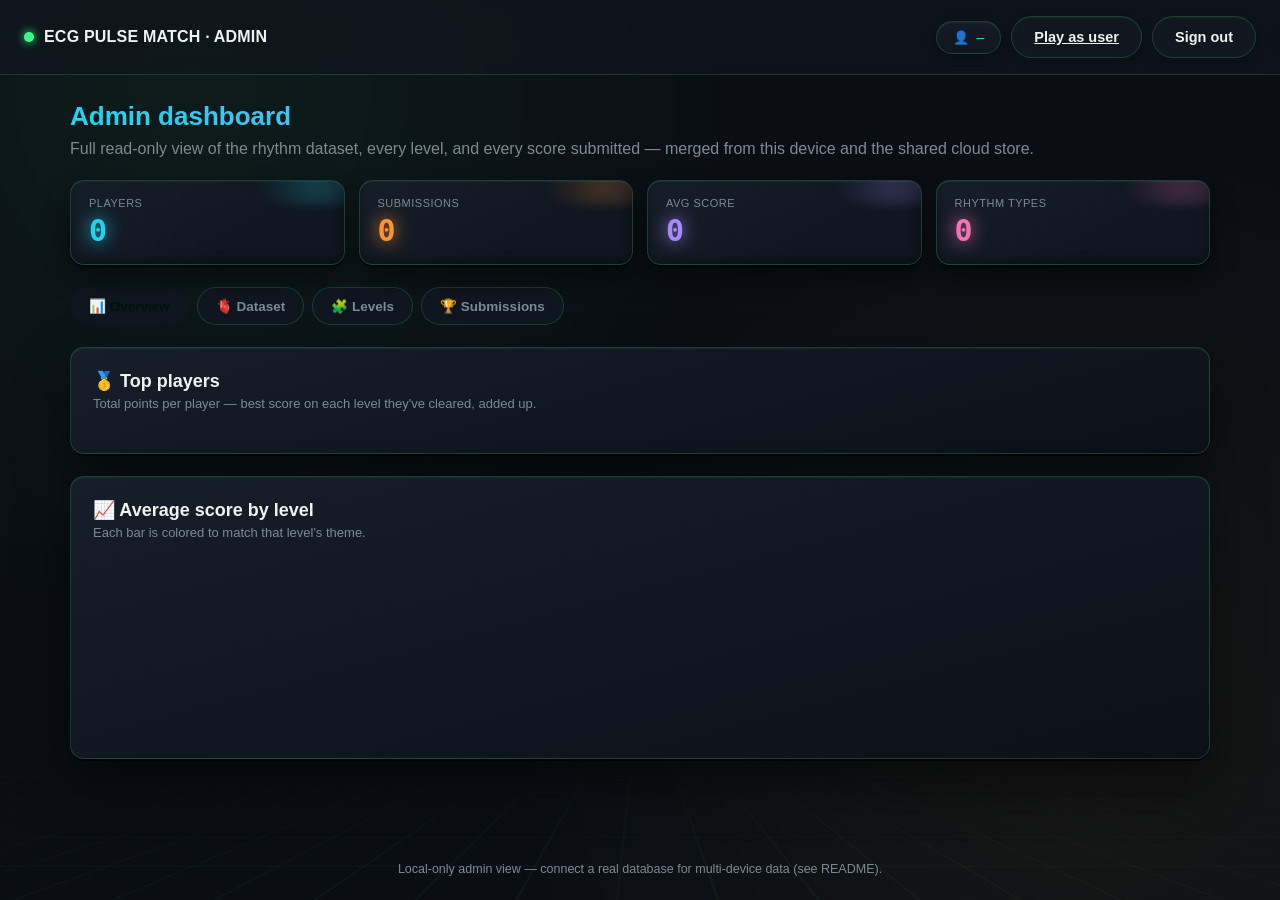
==== commit 09b36332: "Update admin.html" ====
--- a/admin.html
+++ b/admin.html
@@ -4,7 +4,7 @@
 <meta charset="UTF-8" />
 <meta name="viewport" content="width=device-width, initial-scale=1.0" />
 <title>ECG Pulse Match — Admin</title>
-<link rel="stylesheet" href="style.css" />
+<link rel="stylesheet" href="style.css" /> 
 </head>
 <body>
 <div class="screen">
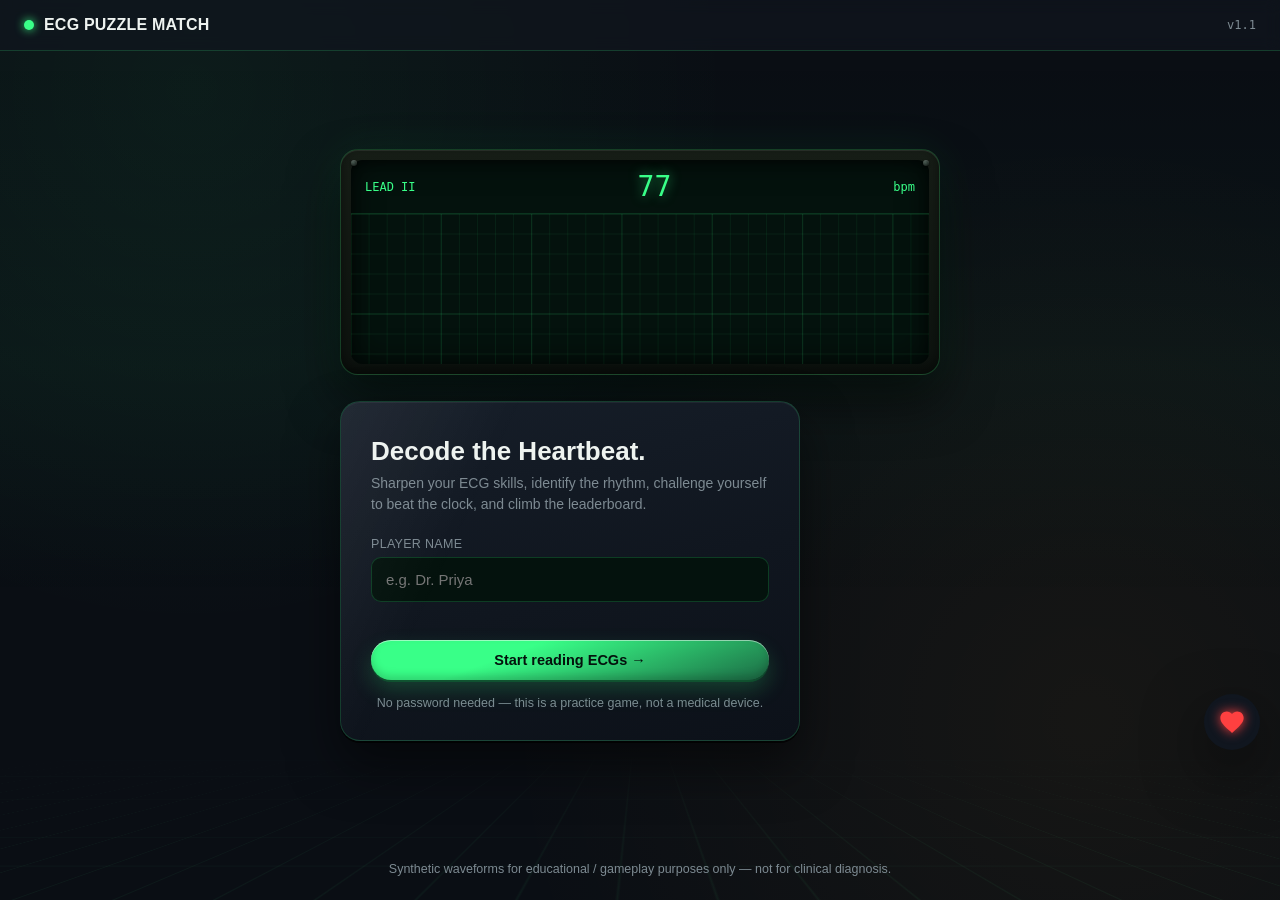
==== commit 5119dfec: "Update admin.html" ====
--- a/admin.html
+++ b/admin.html
@@ -3,8 +3,8 @@
 <head>
 <meta charset="UTF-8" />
 <meta name="viewport" content="width=device-width, initial-scale=1.0" />
-<title>ECG Pulse Match — Admin</title>
-<link rel="stylesheet" href="style.css" /> 
+<title>ECG Puzzle Match — Admin</title>
+<link rel="stylesheet" href="style.css" />
 </head>
 <body>
 <div class="screen">
@@ -186,7 +186,7 @@
       document.getElementById("emptyState").style.display = players.length ? "none" : "block";
       players.forEach((p, i) => {
         const tr = document.createElement("tr");
-        tr.innerHTML = `<td>${i + 1}</td><td>${p.name}</td>
+        tr.innerHTML = `<td>${i + 1}</td><td>${escapeHtml(p.name)}</td>
           <td class="mono">${p.totalPoints}</td>
           <td class="mono">${p.totalMarks}/${p.maxMarks}</td>
           <td>${p.levelsPlayed}/${LEVELS.length}</td>
@@ -224,7 +224,7 @@
       podium.innerHTML = order.map((r, i) => r ? `
         <div class="podium-slot ${slots[i].cls}">
           <div class="medal">${slots[i].medal}</div>
-          <div class="p-name">${r.name}</div>
+          <div class="p-name">${escapeHtml(r.name)}</div>
           <div class="p-score">${r.totalPoints} pts</div>
         </div>` : "").join("") || `<p style="color:var(--ui-dim);">No submissions yet — the podium is waiting for its first player.</p>`;
     }
@@ -239,7 +239,7 @@
     document.getElementById("clearData").addEventListener("click", async () => {
       const msg = cloudEnabled()
         ? "This will permanently clear all leaderboard, progress, and certificate data for EVERY device (shared cloud store included). Continue?"
-        : "This will permanently clear all leaderboard and progress data on this device. Continue?";
+        : "This will permanently clear all leaderboard, progress, and certificate data on this device.\n\nNote: cloud sync isn't configured, so this only clears THIS device — other devices/browsers will keep their own data. Continue?";
       if (!confirm(msg)) return;
 
       const btn = document.getElementById("clearData");
@@ -256,9 +256,9 @@
         ]);
       }
 
-      localStorage.removeItem("ecg_leaderboard");
-      localStorage.removeItem("ecg_progress");
-      localStorage.removeItem("ecg_certificates");
+      localStorage.removeItem(LS_LEADERBOARD);
+      localStorage.removeItem(LS_PROGRESS);
+      localStorage.removeItem(LS_CERTIFICATES);
 
       btn.disabled = false;
       btn.textContent = "Clear all data";
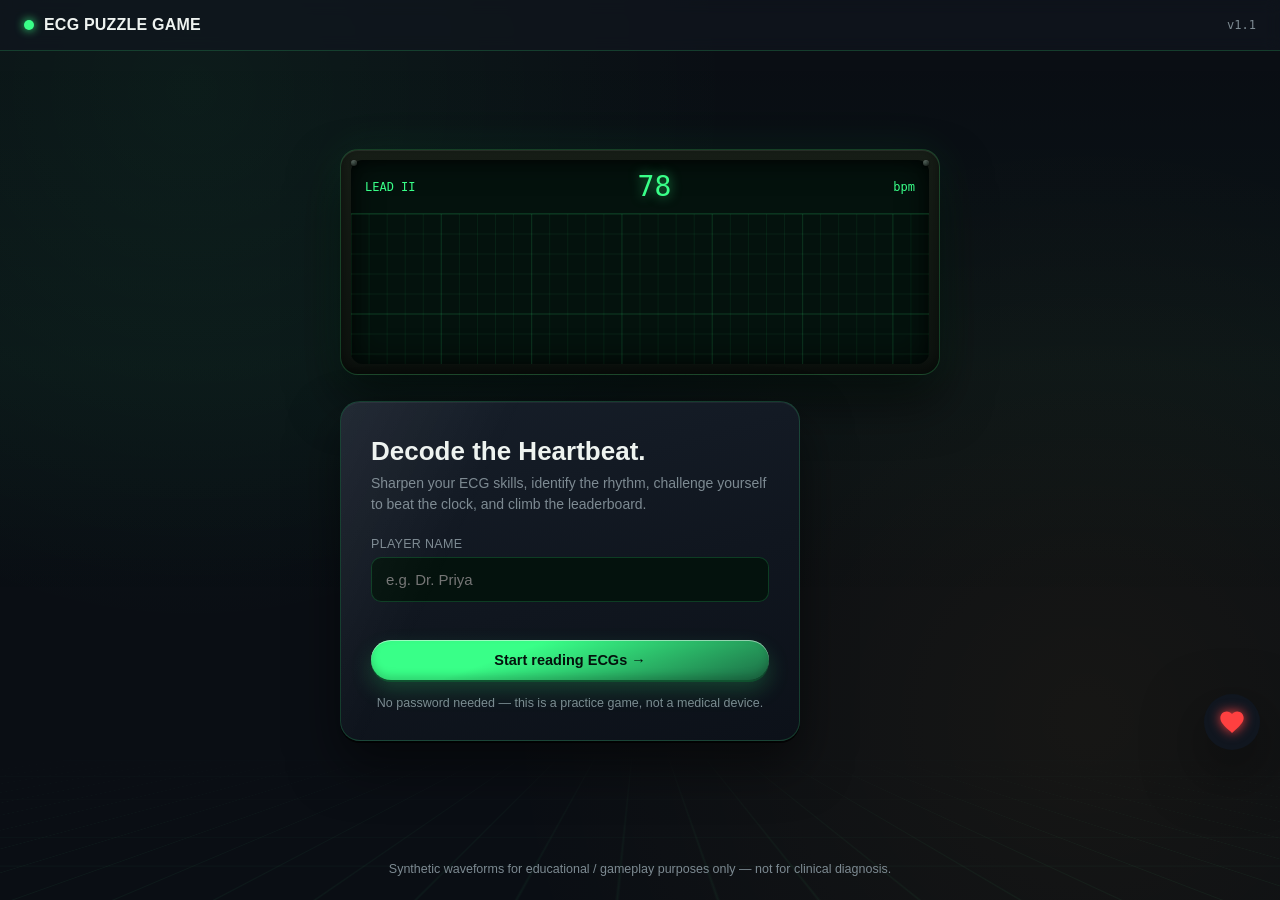
==== commit 743ecd50: "Update title and brand name in admin.html" ====
--- a/admin.html
+++ b/admin.html
@@ -3,13 +3,13 @@
 <head>
 <meta charset="UTF-8" />
 <meta name="viewport" content="width=device-width, initial-scale=1.0" />
-<title>ECG Puzzle Match — Admin</title>
+<title>ECG Puzzle Game — Admin</title>
 <link rel="stylesheet" href="style.css" />
 </head>
 <body>
 <div class="screen">
   <div class="topbar">
-    <div class="brand"><span class="dot"></span> ECG PULSE MATCH · ADMIN</div>
+    <div class="brand"><span class="dot"></span> ECG PUZZLE GAME · ADMIN</div>
     <div class="hstack">
       <span class="stat-pill" id="userPill">👤 —</span>
       <a class="btn btn-ghost" href="levels.html" id="playAsUserBtn">Play as user</a>
